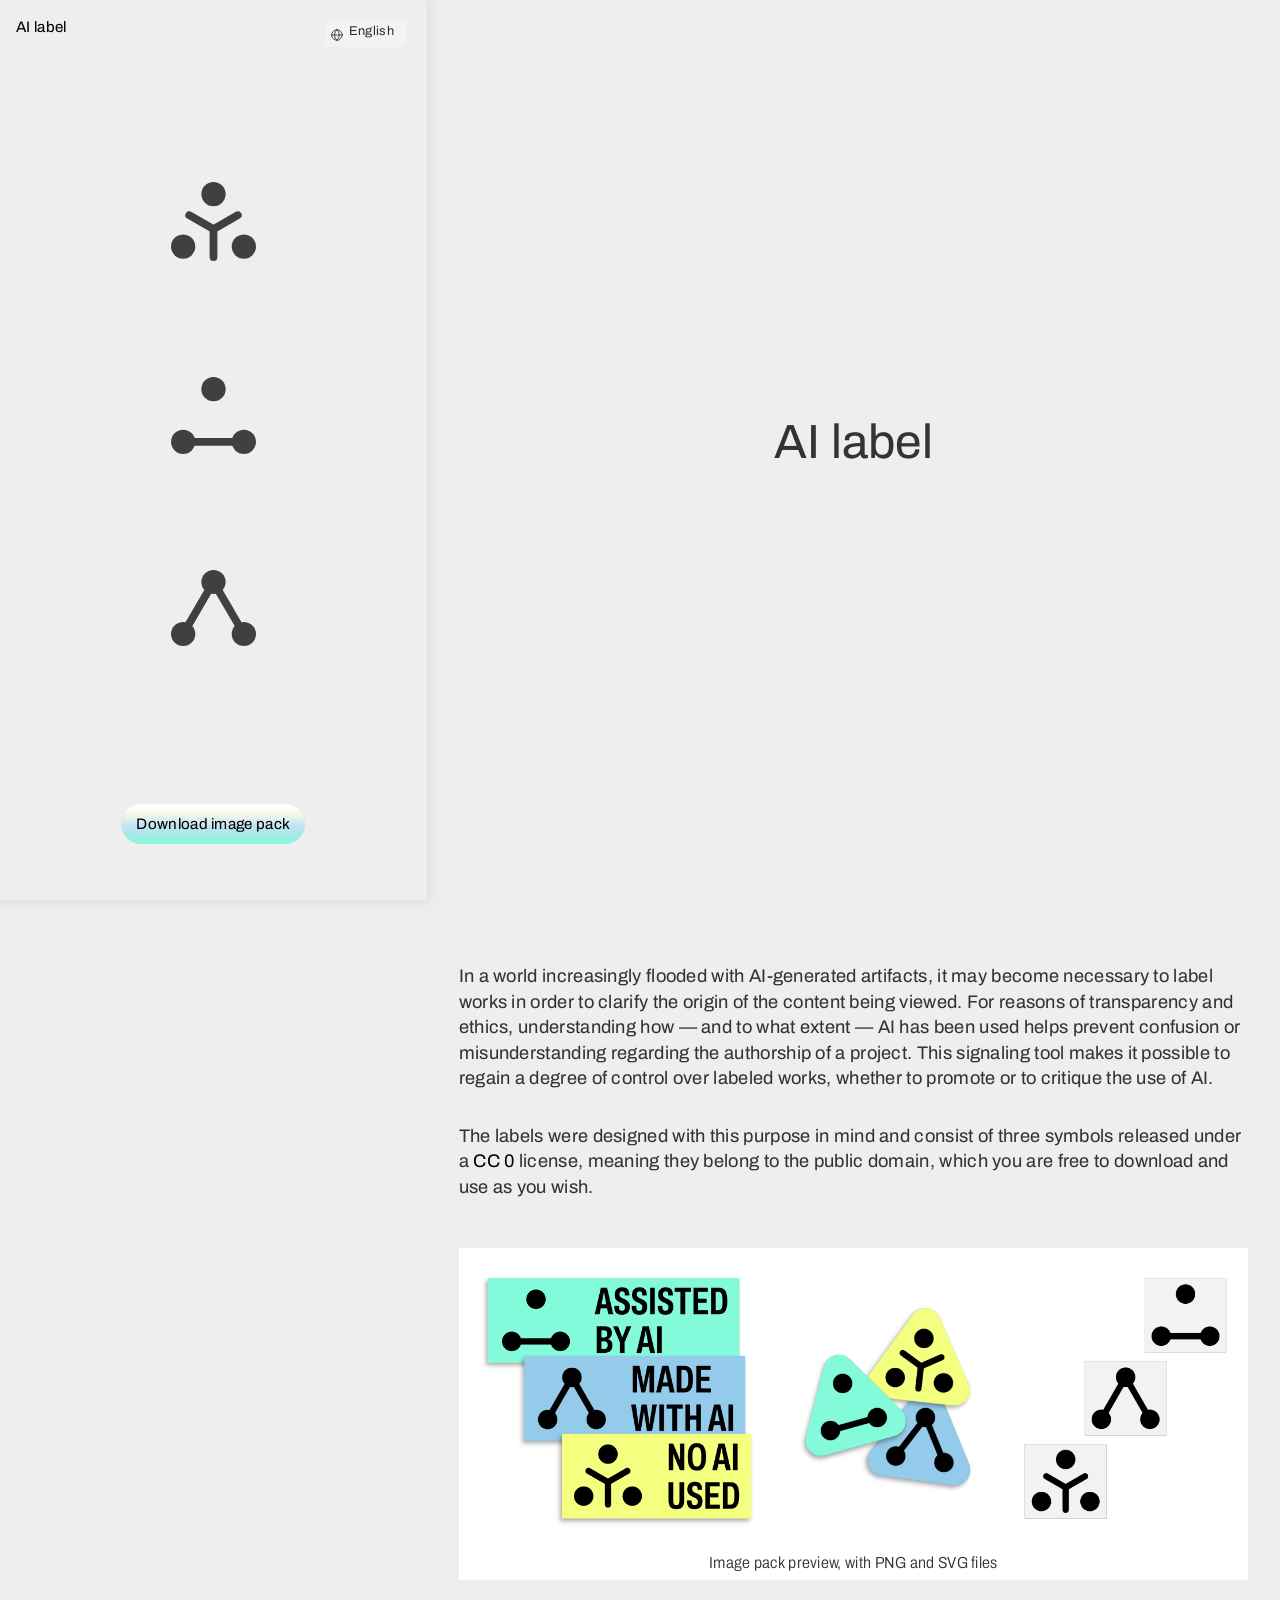
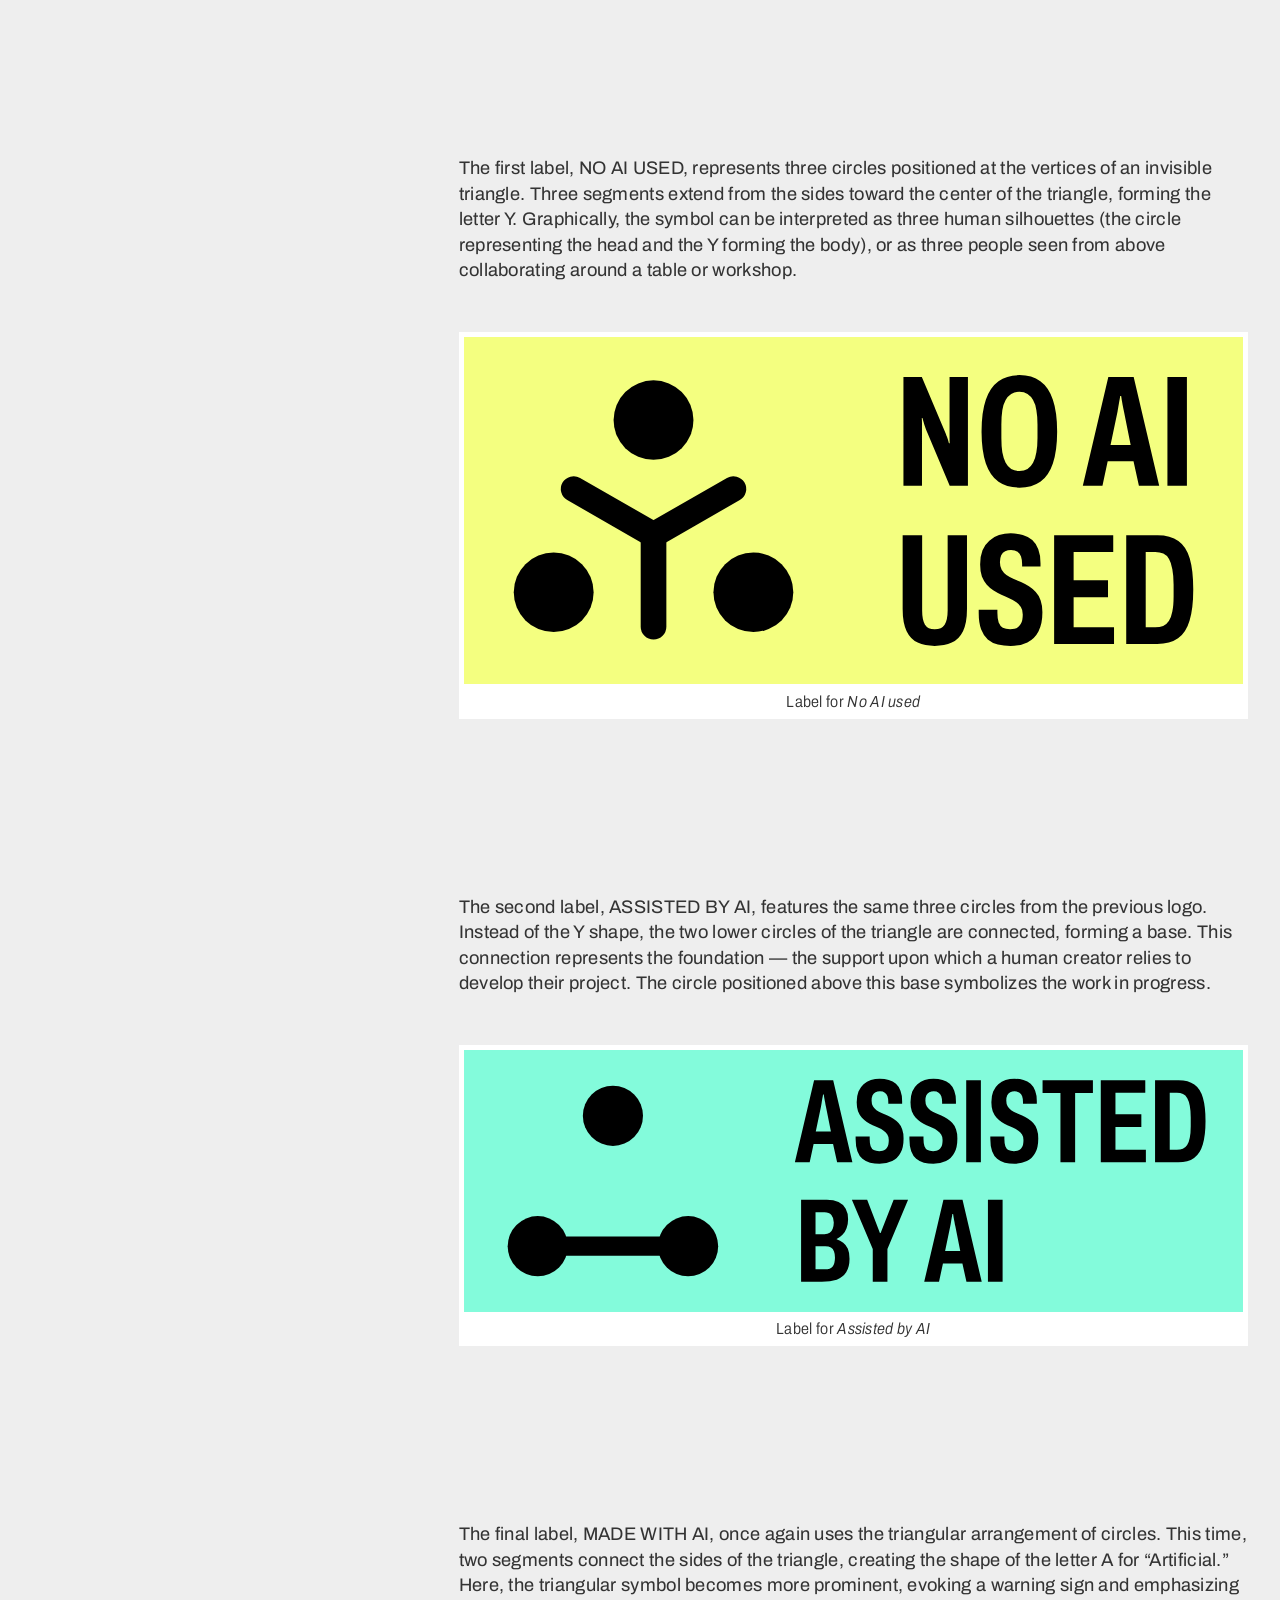
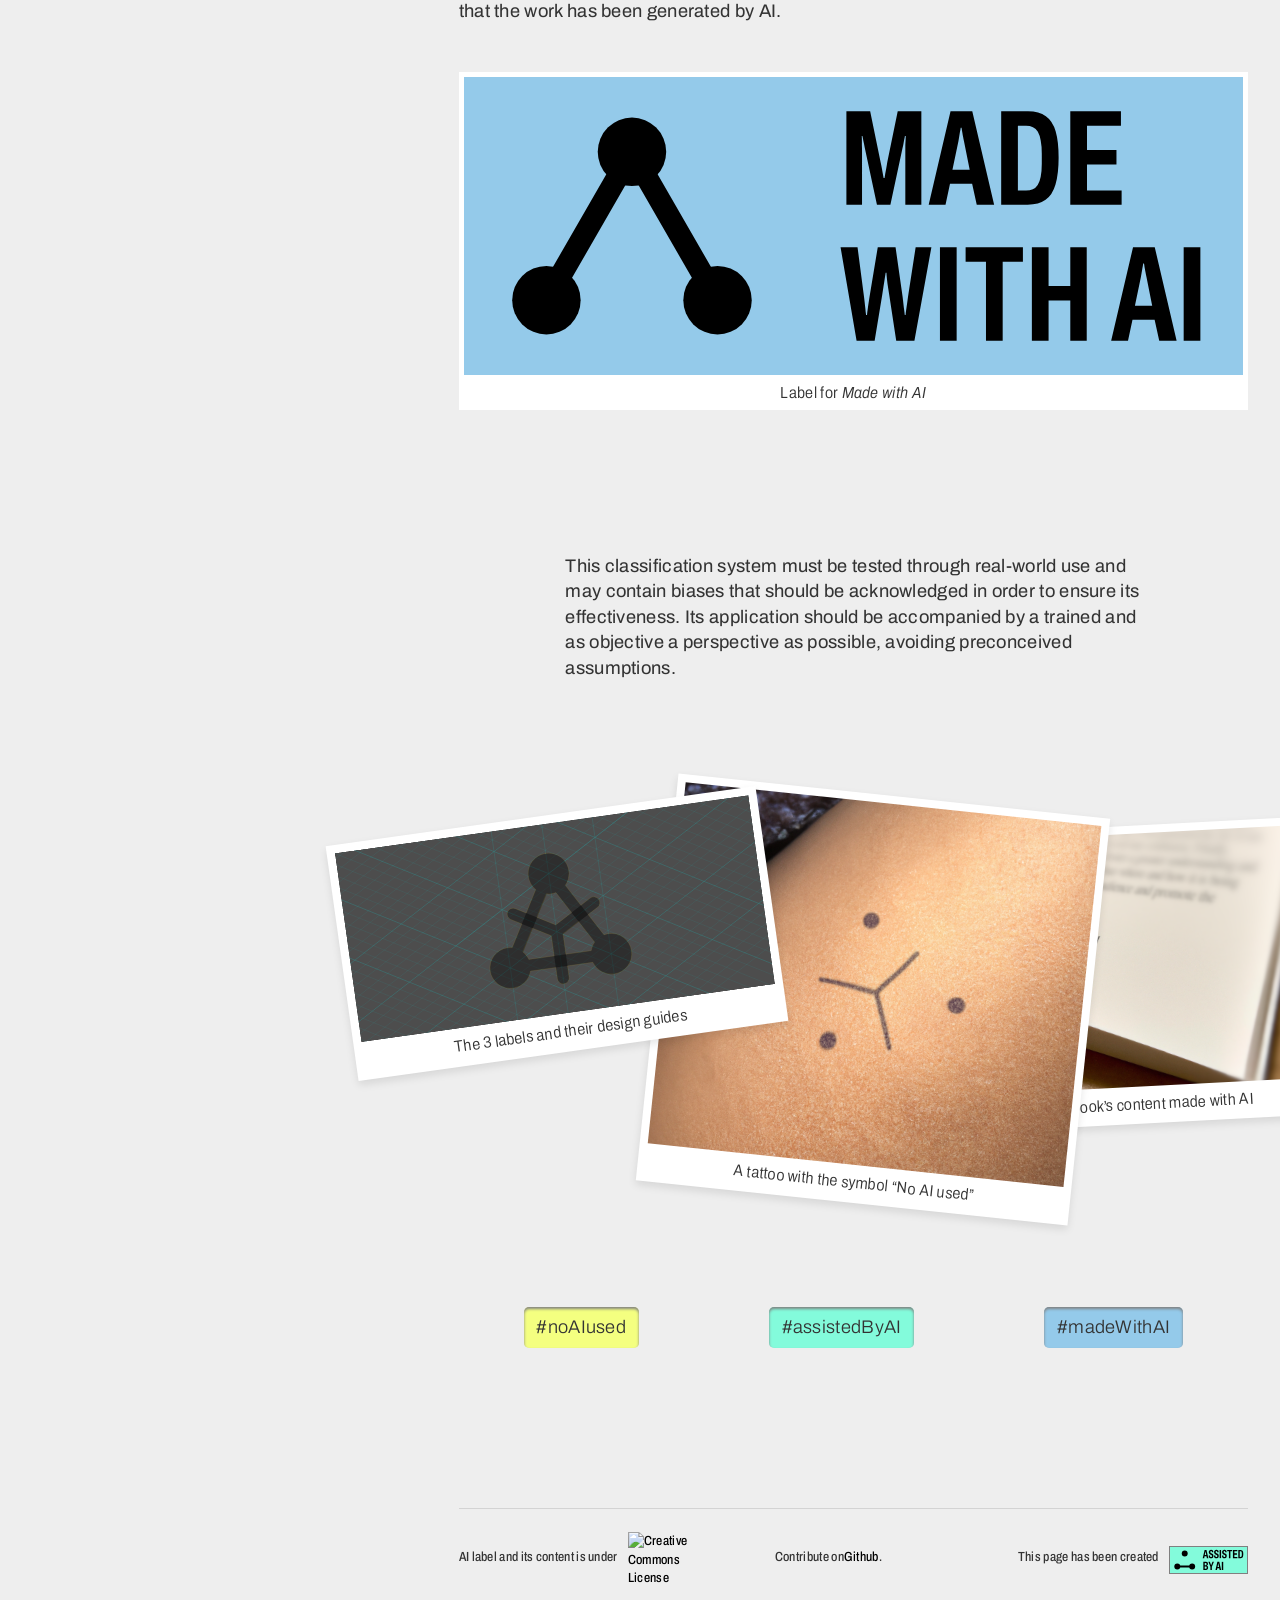
==== index_en.html @ a0d20972 "Merge pull request #22 from glvn9/détails-19-02 Détails 19 02" ====
<!DOCTYPE html>
<html lang="en">
<head>
  <meta charset=utf-8 />
  <title>AI label</title>
  <meta name="description" content="Label your content made with or without AI" />
  <meta name="keywords" content="ai,ethical hacking, neural networks, graphic design, made with ai, no to ai" />
  <meta name="viewport" content="width=device-width">
  <meta name="twitter:card" content="summary" />
  <meta property="og:title" content="AI label" />
  <meta name="twitter:title" content="AI label" />
  <meta property="og:url" content="https://ai-label.org" />
  <link rel="icon" type="image/png" href="img/favicon.png">
  <meta property="og:image" content="https://ai-label.org/img/og.png" />
  <meta name="viewport" content="width=device-width">
  <link rel="stylesheet" type="text/css" href="fonts/stylesheet.css" />
  <link rel="stylesheet" type="text/css" href="css/reset.css" />
  <link rel="stylesheet" type="text/css" href="css/main.css" />
  <script defer src="js/in-view.js"></script>
  <script defer src="js/main.js"></script>
</head>

<body id="body">
  <!-- Partie gauche -->
  <div class="left">
      <div class="top">
      <!-- /LANGUAGE SWITCHER -->
      <h1><a href="#top">AI label</a></h1>
      <!-- LANGUAGE SWITCHER --->
      <div class="switch-lang"> 
        <div class="current-lang">
          <svg xmlns="http://www.w3.org/2000/svg" width="24" height="24" viewBox="0 0 24 24"><path fill="none" stroke="currentColor" stroke-linecap="round" stroke-linejoin="round" stroke-width="1.5" d="M21.25 12A9.25 9.25 0 0 0 12 2.75M21.25 12H2.75m18.5 0A9.25 9.25 0 0 1 12 21.25m0-18.5A9.25 9.25 0 0 0 2.75 12M12 2.75c-.5 0-4 4.141-4 9.25s3.5 9.25 4 9.25m0-18.5c.5 0 4 4.141 4 9.25s-3.5 9.25-4 9.25M2.75 12A9.25 9.25 0 0 0 12 21.25"/></svg>
          <p class="lang-text">English</p>
        </div>
        <div class="lang-dropdown">
          <div class="selecting-lang">
            <p class="lang-text"><a href="index.html" class="switcher-link">French</a></p>
          </div>
          <div class="selecting-lang">
            <p class="lang-text"><a href="index_eu.html" class="switcher-link">Euskara</a></p>
          </div>
          <div class="selecting-lang">
            <p class="lang-text"><a href="index_es.html" class="switcher-link">Castellano</a></p>
          </div>
        </div>
      </div>
    </div>
    <!-- logos -->
      <div class="logo">
        <a href="#no-ai">
          <img src="image-pack/ai-label_symbol-no-ai-used.svg">
        </a>
        <a href="#assisted-ai">
          <img src="image-pack/ai-label_symbol-assisted-by-ai.svg">
        </a>
        <a href="#with-ai">
          <img src="image-pack/ai-label_symbol-made-with-ai.svg">
        </a>
      </div>
      <div class="download-box">
        <a class="download-link" href="image-pack/image-pack.zip">Download image pack</a>
      </div>
  </div>
  </div>
  <!-- Partie droite -->
  <div class="right">
    <div id="haut"></div>
    <h1 class="big-title">AI label</h1>
    <div class="block">
      <p>In a world increasingly flooded with AI-generated artifacts, it may become necessary to label works in order to clarify the origin of the content being viewed. For reasons of transparency and ethics, understanding how — and to what extent — AI has been used helps prevent confusion or misunderstanding regarding the authorship of a project. This signaling tool makes it possible to regain a degree of control over labeled works, whether to promote or to critique the use of AI.</p>
      <p>The labels were designed with this purpose in mind and consist of three symbols released under a <a href="https://creativecommons.org/publicdomain/zero/1.0">CC 0</a> license, meaning they belong to the public domain, which you are free to download and use as you wish.</p>
      <figure class="glow">
        <img src="image-pack/ai-label_pack-preview.png" alt="Made with ai label">
        <figcaption>Image pack preview, with PNG and SVG files</figcaption>
      </figure>
    </div>
    <div class="block" id="no-ai">
      <p>The first label, NO AI USED, represents three circles positioned at the vertices of an invisible triangle. Three segments extend from the sides toward the center of the triangle, forming the letter Y. Graphically, the symbol can be interpreted as three human silhouettes (the circle representing the head and the Y forming the body), or as three people seen from above collaborating around a table or workshop.</p>
      <figure>
        <img src="image-pack/ai-label_banner-no-ai-used.svg" alt="No AI used label">
        <figcaption>Label for <em>No AI used</em></figcaption>
      </figure>
    </div>
    <div class="block" id="assisted-ai">
      <p>The second label, ASSISTED BY AI, features the same three circles from the previous logo. Instead of the Y shape, the two lower circles of the triangle are connected, forming a base. This connection represents the foundation — the support upon which a human creator relies to develop their project. The circle positioned above this base symbolizes the work in progress.</p>
      <figure>
          <img src="image-pack/ai-label_banner-assisted-by-ai.svg" alt="Assisted with AI label">
          <figcaption>Label for <em>Assisted by AI</em></figcaption>
      </figure>
    </div>
    <div class="block" id="with-ai">
      <p>The final label, MADE WITH AI, once again uses the triangular arrangement of circles. This time, two segments connect the sides of the triangle, creating the shape of the letter A for “Artificial.” Here, the triangular symbol becomes more prominent, evoking a warning sign and emphasizing that the work has been generated by AI.</p>
      <figure>
        <img src="image-pack/ai-label_banner-made-with-ai.svg" alt="Made with ai label">
        <figcaption>Label for <em>Made with AI</em></figcaption>
      </figure>
    </div>
    <div>
      <p class="attention">This classification system must be tested through real-world use and may contain biases that should be acknowledged in order to ensure its effectiveness. Its application should be accompanied by a trained and as objective a perspective as possible, avoiding preconceived assumptions.</p>
      <div class="photo-block">
        <figure>
          <img src="img/construction.svg" alt="Design construction">
          <figcaption>The 3 labels and their design guides</figcaption>
        </figure>
        <figure>
          <img src="img/tattoo.png" alt="Tattoo">
          <figcaption>A tattoo with the symbol “No AI used”</figcaption>
        </figure>
        <figure>
          <img src="img/book.png" alt="A page in a book, with the symbol “Made with AI">
          <figcaption>A book’s content made with AI</figcaption>
        </figure>
      </div>
    </div>
    <div class="hashtags">
      <i>#noAIused</i><i>#assistedByAI</i> <i>#madeWithAI</i>
    </div>
    <footer>
      <p>
      AI label and its content is under
      <a rel="license" href="https://creativecommons.org/publicdomain/zero/1.0/"><img alt="Creative Commons License" style="border-width:0" src="https://mirrors.creativecommons.org/presskit/buttons/88x31/svg/cc-zero.svg" /></a></p>
      <p>Contribute on <a
      href="https://github.com/ecogex/ai-label">Github</a>.</p>
      </p>
      <p>This page has been created<a href="https://ai-label.org"> <img style="border:1px solid gray;" src="image-pack/ai-label_banner-assisted-by-ai.svg" alt="assisted with AI label"></a></p>
    </footer>
  </div>
</body>
</html>
---- fonts/stylesheet.css ----
@font-face {
    font-family: 'archivo';
    src: url('Archivo-VariableFont_wdth,wght.woff') format('woff');
    font-weight: normal;
    font-style: normal;
}

@font-face {
  font-family: 'archivo';
  src: url('Archivo-Italic-VariableFont_wdth,wght.woff') format('woff');
  font-weight: normal;
  font-style: italic;
}
---- css/main.css ----
:root {
  --left : 33.333vw;
  --first: white;
}
* {
  scroll-behavior: smooth;
}
body {
  font: 21px/1.5em archivo, arial, sans-serif;
  font-variation-settings: 'wght' 420, 'wdth' 100;
  letter-spacing: .02em;
  color:#333;
  background: #eee;
  /* max-width: 800px; */
  width: 100%;
  /* margin: 30px auto; */
}
h1 {
  display: block;
  top: 0;
  text-align: left;
  /* margin: 22px 0 0 20px; */
  margin-right: auto;
  font-size: 0.7 em;
}
/* 
section {
  display: flex;
  align-items: flex-start;
  flex-wrap: wrap;
  margin-top: 50px;
  background: white;
} */
.big-title {
  font-size: 3rem;
  height: 100vh;
  display: flex;
  justify-content: center;
  align-items: center;
  padding-bottom: 5rem;
  ;
}
.labels {
  display: flex;
  flex-wrap: wrap;
  justify-content:space-between;
}
.labels figure img {
  height:90px;
  width: auto;
}
figure {
  margin: 0;
  background: white;
  padding:5px;
  width: 100%;
  margin-bottom: 9rem;
  margin-top: 3rem;
}
.full {
  width:100%;
}
figure img {
  width: 100%;
  height: auto;
}
figcaption {
  text-align: center;
  font-variation-settings: 'wght' 330, 'wdth' 88;
  font-size: 16px;
}
p {
  font-size: 1.2em;
  line-height: 1.4;
}
section{
  max-width: 45vw;
  margin: auto;
}
.block p {
  margin-top: 2rem;
}
em {
  font-style: italic;
}
a {
  color: black;
  text-decoration: none;
}
figure.main {
  width: 100%;
  padding: 0 25%;
}
.hashtags {
  display: flex;
  justify-content: space-around;
  align-items: center;
  margin: 15rem 0 9rem 0;
}
.hashtags i {
  border-radius: 5px;
  background: white;
  padding: .5em .7em;
  display: block;
  font-size: 1.2em;
  box-shadow: inset 0 2px 3px gray;
  font-variation-settings: 'wght' 300, 'wdth' 100;
}
.hashtags i:nth-child(1) {
  background: #f4ff80;
}
.hashtags i:nth-child(2) {
  background: #83fbdb;
}
.hashtags i:nth-child(3) {
  background: #94caea;
}
footer {
  font-variation-settings: 'wght' 500, 'wdth' 80;
  clear: both;
  border-top: 1px solid lightgray;
  padding: 10px 0 0 0;
  font-size: 14px;
  line-height: 1.4em;
  display: flex;
  justify-content: space-between;
}
footer img {
  width: 6em;
  margin-top: 5px;
  display: flex;
  align-items: center;
  margin-left: 10px;
}
footer p {
  display: flex;
  align-items: center;
  padding-top: 8px;
}
::selection {
  background:Wheat;
}
::-moz-selection {
  background:Wheat;
}


/* language switcher */
.switch-lang {
  /* text-align: left; */
  cursor: pointer;
  z-index: 50;
  position: absolute;
  top: 20px;
  right: 20px;
  font-size:.7em;
  text-align: right;
  background: #eee;
}
.switch-lang a {
  color: #666;
  text-decoration:none;
}
.switch-lang:hover .lang-dropdown {
  display: block;
}
.current-lang {
  background: rgba(255,255,255,.3);
  padding: 3px 5px 0px 5px;
  border-radius: 5px;
  font-weight:bold;
}
.current-lang svg {
  width:1.3em;
  vertical-align: top;
}
.current-lang p {
  margin-left: 3px;
}
.lang-text {
  display: inline-block;
  vertical-align: top;
  margin: .3em .6em;
  margin-top:0;
}
.lang-dropdown {
  display: none;
  background: rgba(255,255,255,.3);
  border-radius: 5px;
  margin-top: 2px;
  text-align: right;
}
.selecting-lang {
  padding: 3px 5px 3px 5px;
  cursor: pointer;
}
.selecting-lang:hover {
  background: rgba(255,255,255,1);
}
.switch-lang ul > :first-child {
  border-radius: 5px 5px 0px 0px;
}
.switch-lang ul > :last-child {
  border-radius: 0px 0px 5px 5px;
}
.switch-lang li {
  list-style-type: none;
}
.switch-lang p {
  margin-bottom:0;
}
.menu-arrow {
  display: inline-block;
  width: 10px;
  margin-left: 10px;
  vertical-align: top;
  margin-top: 6px;
}

.left {
  width: calc(100vw/3);
  position: fixed;
  display: flex;
  flex-direction: column;
  align-items: center;
  top: 0;
  height: 100vh;
  justify-content: space-between;
  left: 0;
  box-shadow: 0 0 13px #d3d3d3;
  padding-bottom: 4rem;
  padding-top: 1rem;
  padding-left: 1rem;
  padding-right: 1rem;
}
.left-text {
  height: 50vh;
  position: absolute;
  display: flex;
  width: 100%;
  align-items:center;
}
.right {
  margin-left: var(--left);
  width: calc(100vw - var(--left));
  padding: 2rem;
}
.block {
  display: flex;
  flex-direction: column;
  justify-content: center;
  align-items: center;
}
.logo {
  gap: 5rem;
  display: flex;
  flex-direction: column;
  align-items: center;
  justify-content: space-between;
  /* margin-top: 2rem; */
}
.logo a {
  display: flex;
  align-items: center;
  justify-content: center;
  /*! padding: 18px; */
  border-radius: 18px;
  background: transparent;
  border: 2px solid transparent;
}
.logo a img {
  width: 85px;
  opacity: 1;
  filter: invert(0.25);
  background: transparent;
  margin: 1rem;
}
.logo a.is-active img {
  opacity: 1;
  filter: none;
}
.logo a.is-active:nth-child(1) {
  background: #f4ff80;
  box-shadow: 0px 15px 30px #f4ff80;
  border: 2px solid color-mix(in srgb, #f4ff80 95%, black 5%);
  transition: ease-in-out 0.5s;
}
.logo a.is-active:nth-child(2) {
  background: #83fbdb;
  box-shadow: 0px 15px 30px #83fbdb;
  border: 2px solid color-mix(in srgb, #83fbdb 95%, black 5%);
  transition: ease-in-out 0.5s;
}
.logo a.is-active:nth-child(3) {
  background: #94caea;
  box-shadow: 0px 15px 30px #94caea;
  border: 2px solid color-mix(in srgb, #94caea 95%, black 5%);
  transition: ease-in-out 0.5s;
}
.download-box {
  margin-top: 6%;
  text-align: center;
}
.download-link {
  border-radius: 25px;
  padding: 0.8em 1em;
  text-decoration: none;
  background: linear-gradient(0deg, transparent, white 100%),
  linear-gradient(0deg, #83fbdb,#94caea,#f4ff80);
  transition: ease-in-out 0.5s;
}
.download-link:hover {
  box-shadow: 0px 1px 4px rgba(100, 100, 100, .5);
  background: linear-gradient(35deg, #83fbdb,#94caea,#f4ff80);
  background: linear-gradient(0deg, transparent, white 100%),
  linear-gradient(90deg, #83fbdb,#94caea,#f4ff80);
  transition: ease-in-out 0.5s;
}
.download-link:active {
  box-shadow: inset 0px 1px 1px rgba(0, 0, 0, 0);
  position: relative;
  top: 1px;
}
.download-link.is-glow {
  box-shadow:
  0 0 18px #83fbdb,
  0 0 36px #94caea,
  0 0 54px #f4ff80;
  transition: ease-in-out 0.5s;
  border-bottom: 1px solid #0b5c59;
  &:after{
    content:"";
    background: linear-gradient(to top, white 80%, transparent);
    width: 100%;
    height: 20vh;
    position: absolute;
    left:0;
    bottom: -0;
    z-index: -1
  }
}
.photo-block {
  position: relative;
  height: 400px;
  margin: 50px 0;
}
.photo-block figure {
  position: absolute;
  width: 55%;
  background: white;
  padding: 8px;
  box-shadow: 0 4px 8px rgba(0,0,0,0.1);
  transition: all 0.1s;
}
.photo-block figure:nth-child(1) {
  top: 20px;
  left: -15%;
  transform: rotate(-8deg);
  z-index: 3;
}
.photo-block figure:nth-child(1):hover {
  transform: scale(1.2);
  box-shadow: 0 4px 8px rgba(147, 147, 147, 0.2);
}
.photo-block figure:nth-child(2) {
  top: 0px;
  left: 25%;
  transform: rotate(6deg);
  z-index: 2;
}
.photo-block figure:nth-child(2):hover {
  transform: scale(1.2);
  z-index: 4;
  box-shadow: 0 4px 8px rgba(147, 147, 147, 0.2);
}
.photo-block figure:nth-child(3) {
  top: 30px;
  left: 60%;
  transform: rotate(-3deg);
  z-index: 1;
}
.photo-block figure:nth-child(3):hover {
  transform: scale(1.2);
  z-index: 4;
  box-shadow: 0 4px 8px rgba(147, 147, 147, 0.2);
}
.top {
  display: flex;
  flex-wrap: nowrap;
  justify-content: space-around;
  width: 100%;
}
.attention {
  display: flex;
  flex-direction: column;
  justify-content: center;
  align-items: center;
  max-width: 45vw;
  padding-bottom: 1rem;
  font-size: 1.2em;
  line-height: 1.4;
  margin: auto;
}

@media (max-width: 1400px) {
  body{
    font-size: .95em;
  }
  .hashtags{
    margin: 10rem 0rem 10rem 0rem;
  }
  footer{
    font-size: 11px;
  }
}
@media (max-width: 1023px) {
    :root{
    --left:100%;
    --header-offset: 40vh;
    }
    html {
      scroll-behavior: smooth;
      scroll-padding-top: var(--header-offset);
    }
  .left{
    width: 100%;
    height: 40vh;
    background: #eee;
    z-index: 8;
    .logo{
      flex-direction: row;
    }
  }
  .right{
    margin-left: 0;
    width: 90%;
    margin: auto;
    section{max-width:none;}
    #top{
    margin-top: 40vh;
    height: 60vh;
    }
  }
  .attention{
    max-width: 100%;
  }
   section figure{
    margin-bottom: 8rem;
  }
  .photo-block{
    margin: auto;
    padding: 0;
    width: 80%;
  }
  .hashtags{
    margin: 15rem 0rem 5rem 0rem;
  }
  footer {
    font-size: 10px;
  }
}
@media (max-width: 750px) {
  :root{
    --header-offset: 30vh;
    }
  .left{
    font-size: 0.9rem;
    height: 30vh;
    padding-bottom: 3rem;
   .logo a img{
    width: 50px;
    }
  }
    .right{
      font-size: 0.9rem;
      line-height: 1.2;
      width: 100%;
      margin: auto;
  }
  .hashtags{
    margin: 5rem 0rem 5rem 0rem;
  }
  footer {
    font-size: 10px;
    flex-direction: column;
    align-items: center;
  }
}
@media (max-width: 500px) {
  section figure{
    margin-bottom: 3rem;
  }
  .hashtags{
    flex-direction: column;
    gap: 1rem;
    margin: 0rem 0rem 5rem 0rem;
  }
  .logo {
    gap: 3rem;
  }
}
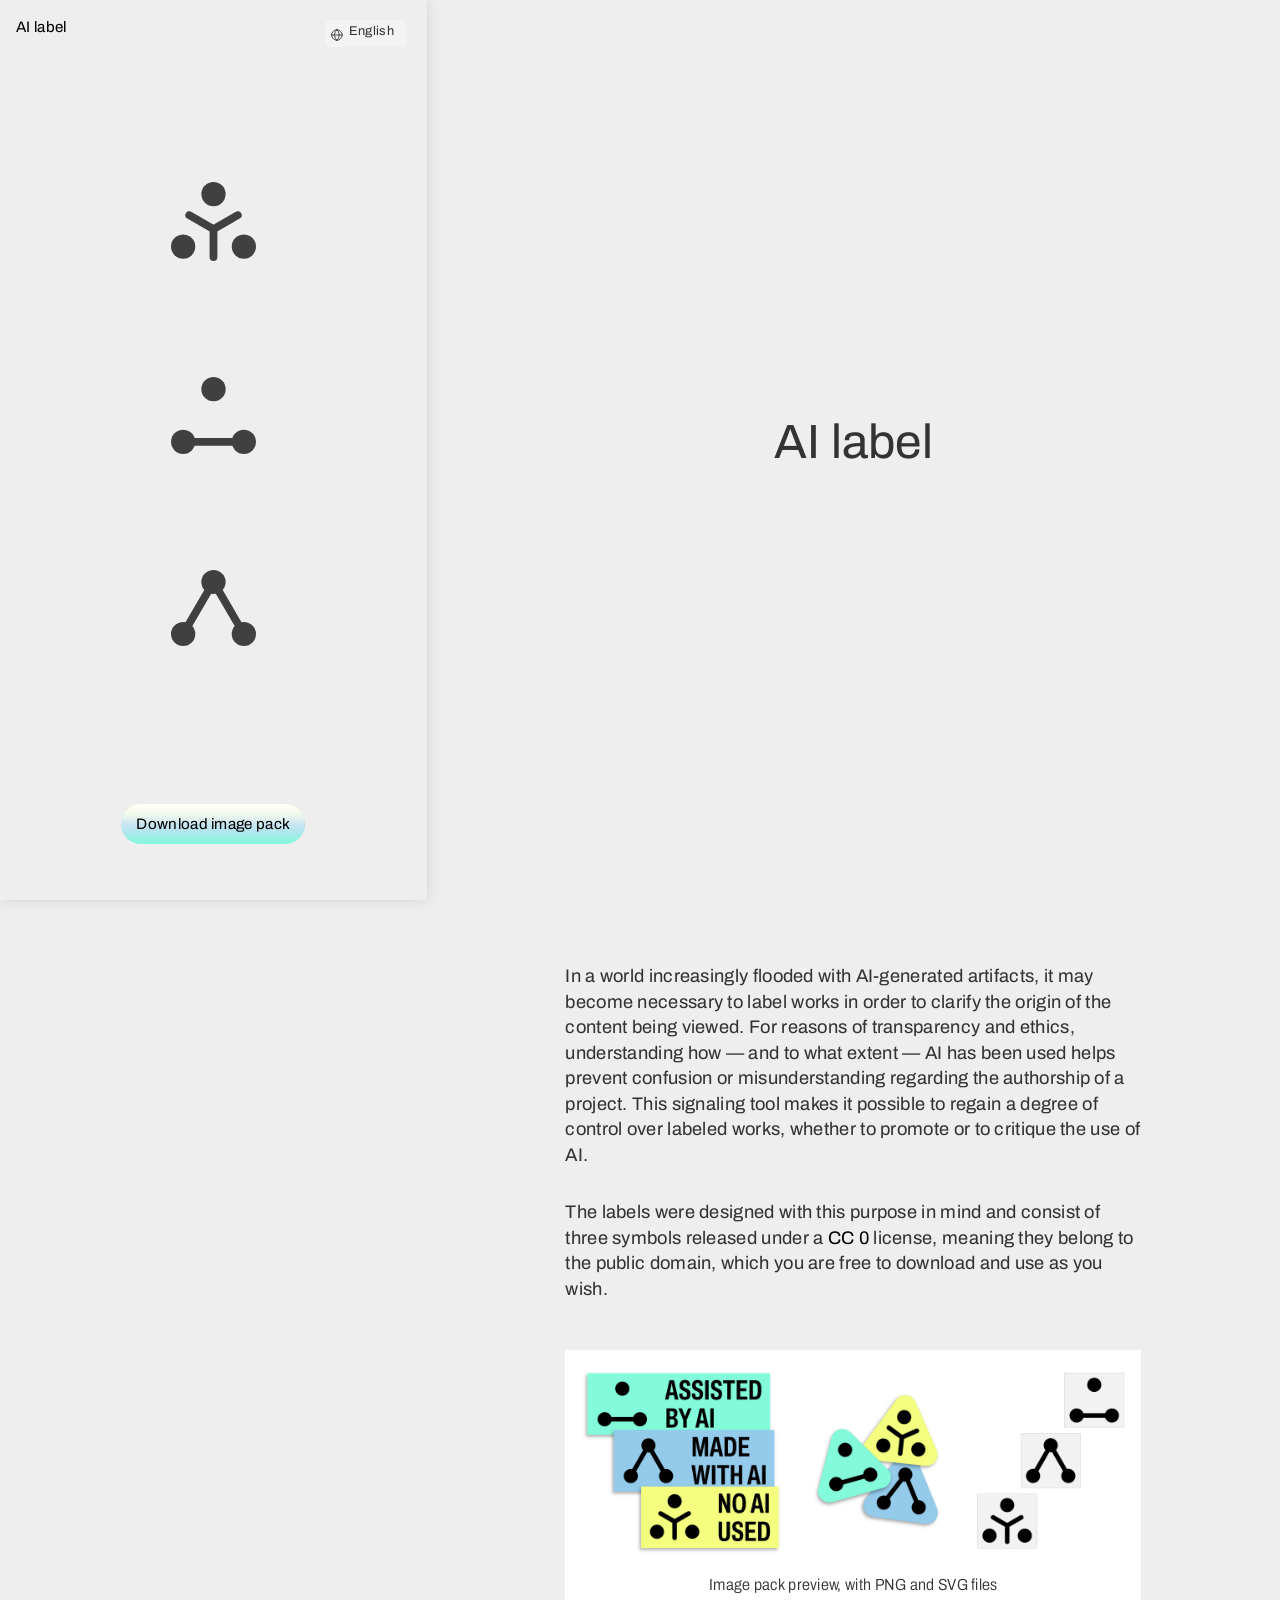
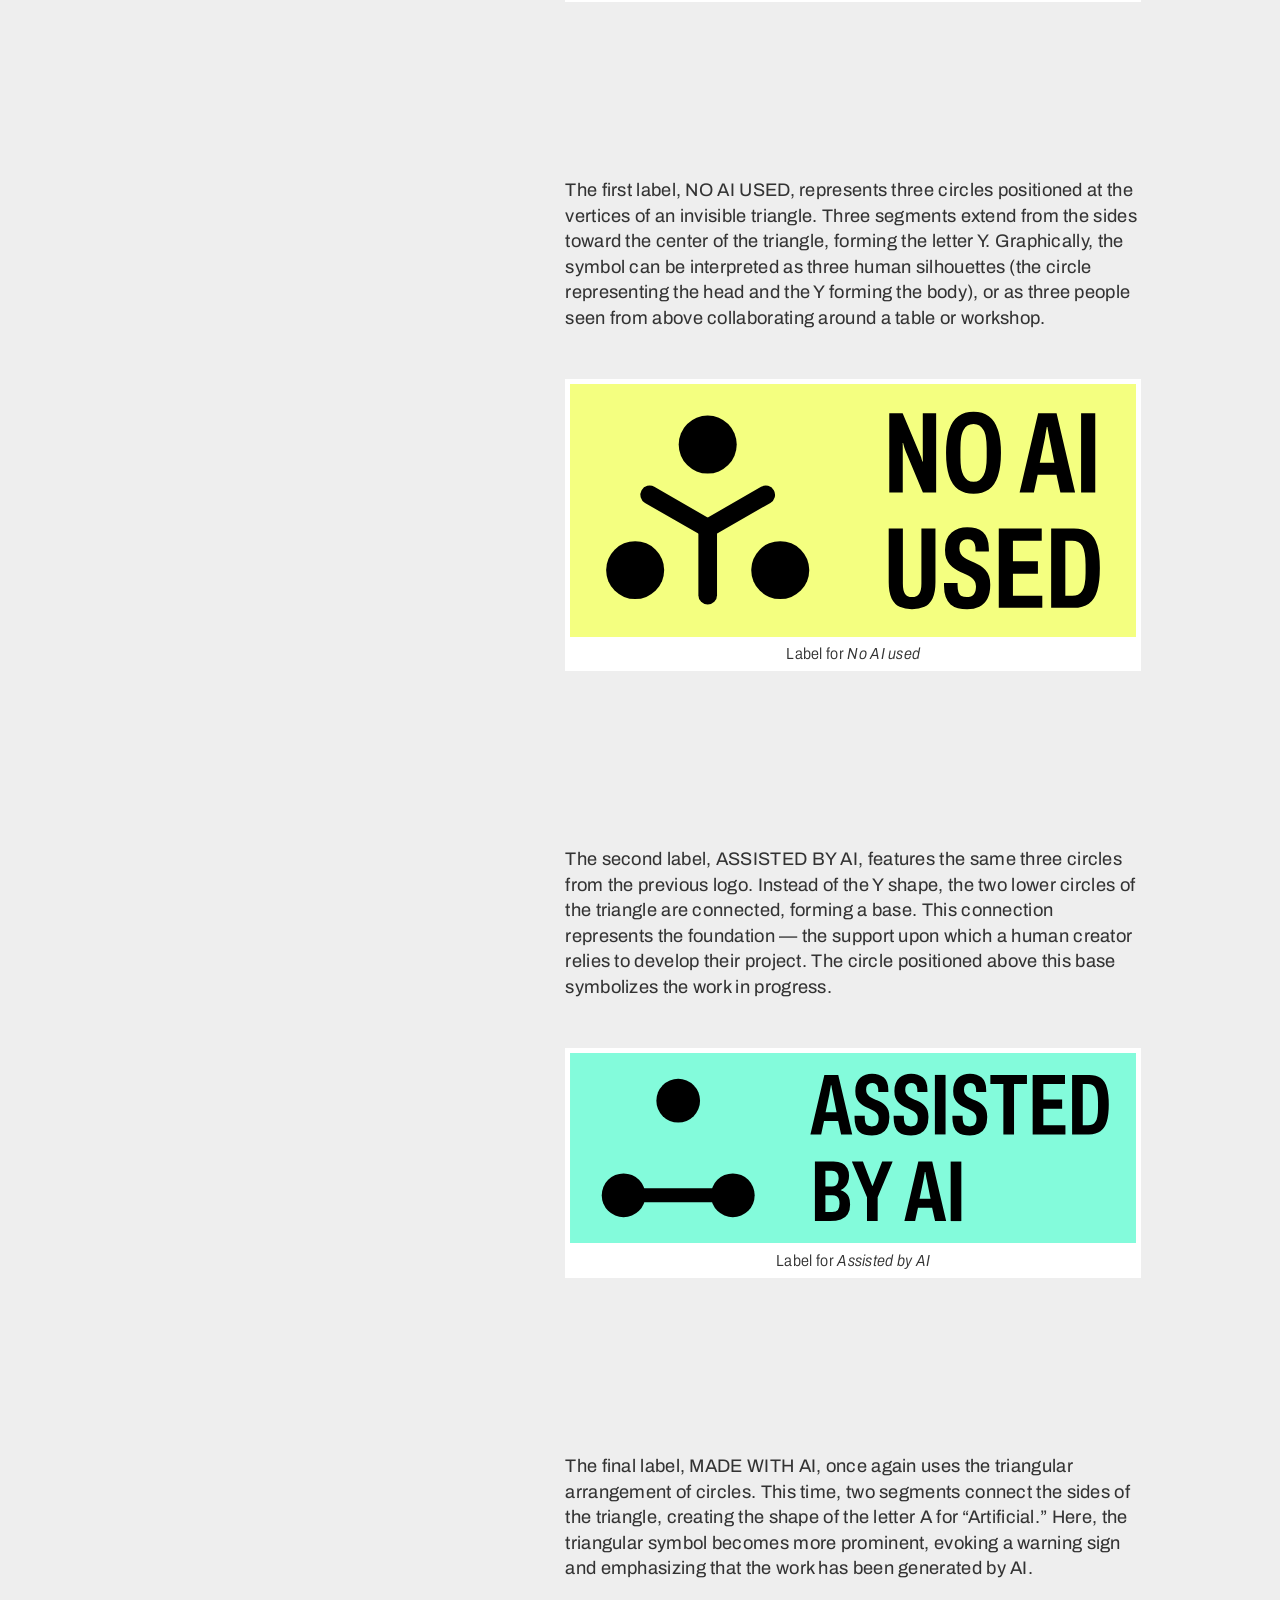
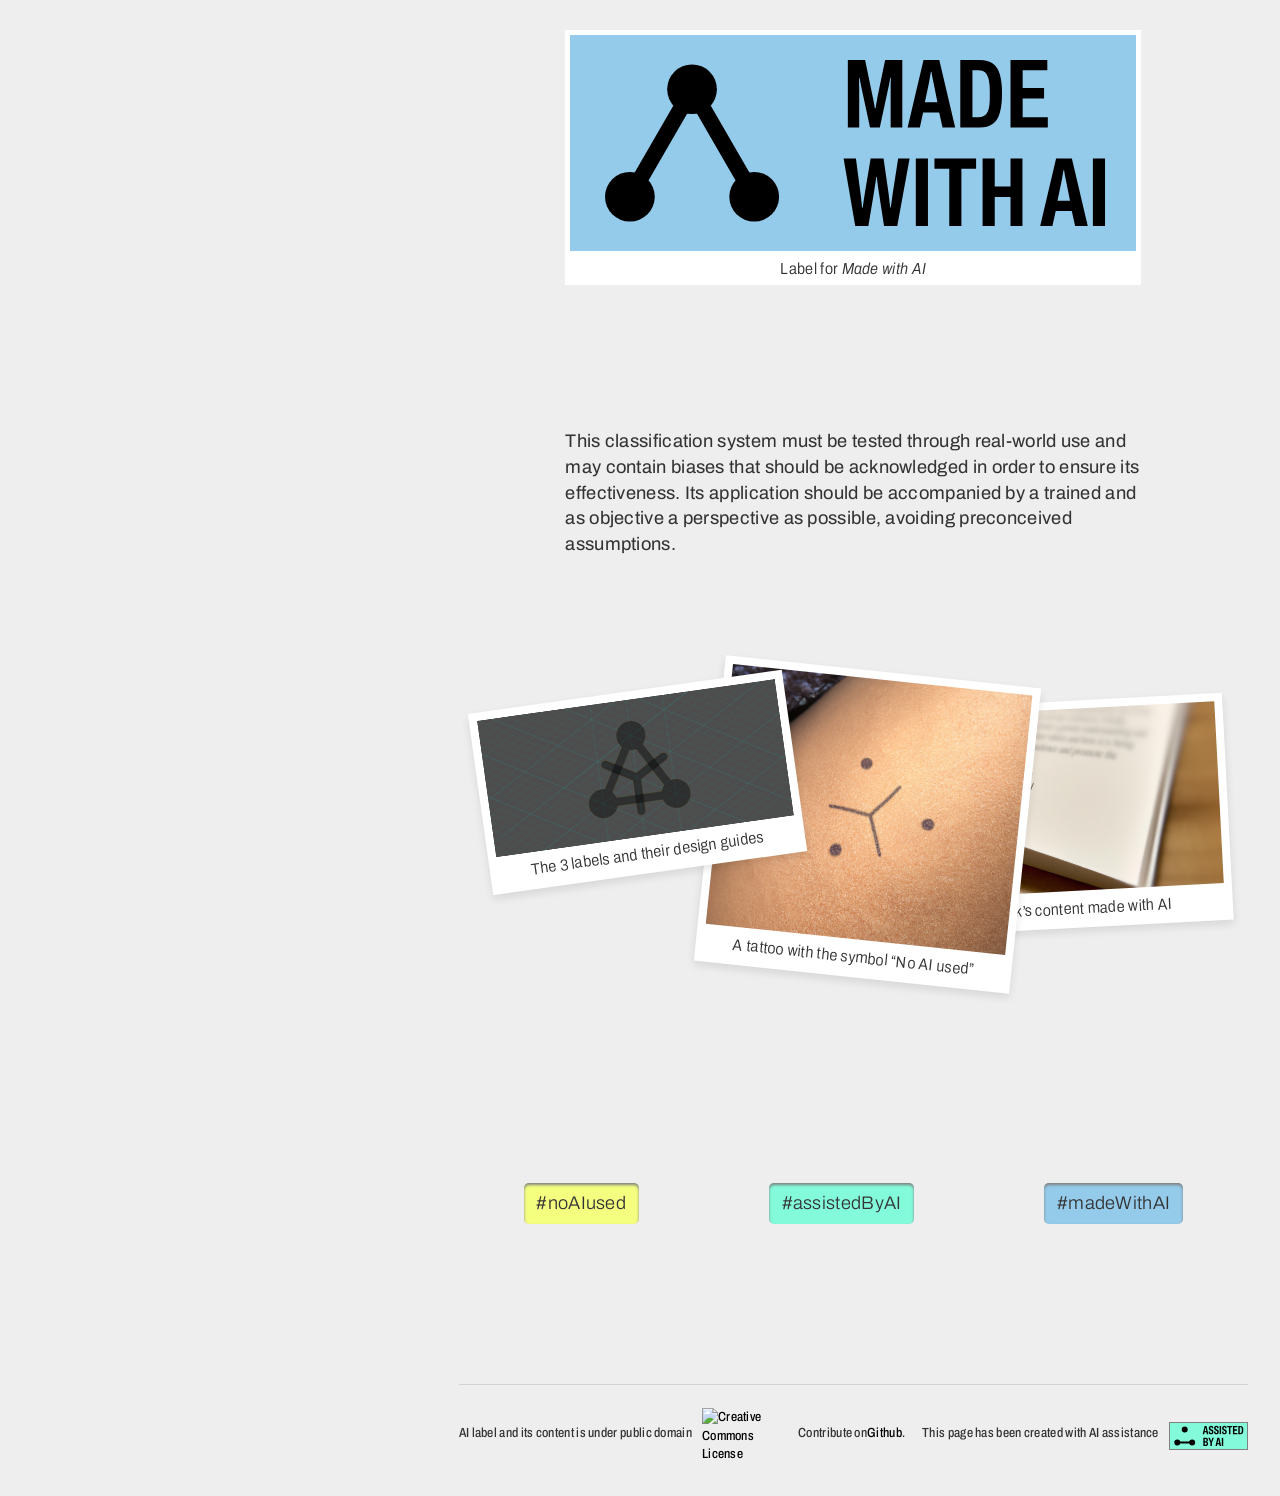
==== commit cf837fc6: "Update HTML structure and prepare translation pages" ====
--- a/index_en.html
+++ b/index_en.html
@@ -21,9 +21,9 @@
 </head>
 
 <body id="body">
-  <!-- Partie gauche -->
-  <div class="left">
-      <div class="top">
+  <!-- left part -->
+  <aside class="left">
+    <header class="top">
       <!-- /LANGUAGE SWITCHER -->
       <h1><a href="#top">AI label</a></h1>
       <!-- LANGUAGE SWITCHER --->
@@ -44,7 +44,7 @@
           </div>
         </div>
       </div>
-    </div>
+    </header>
     <!-- logos -->
       <div class="logo">
         <a href="#no-ai">
@@ -60,42 +60,41 @@
       <div class="download-box">
         <a class="download-link" href="image-pack/image-pack.zip">Download image pack</a>
       </div>
+  </aside>
   </div>
-  </div>
-  <!-- Partie droite -->
-  <div class="right">
-    <div id="haut"></div>
-    <h1 class="big-title">AI label</h1>
-    <div class="block">
+  <!-- right part -->
+  <main class="right">
+    <h1 id="top" class="big-title">AI label</h1>
+    <section class="block">
       <p>In a world increasingly flooded with AI-generated artifacts, it may become necessary to label works in order to clarify the origin of the content being viewed. For reasons of transparency and ethics, understanding how — and to what extent — AI has been used helps prevent confusion or misunderstanding regarding the authorship of a project. This signaling tool makes it possible to regain a degree of control over labeled works, whether to promote or to critique the use of AI.</p>
       <p>The labels were designed with this purpose in mind and consist of three symbols released under a <a href="https://creativecommons.org/publicdomain/zero/1.0">CC 0</a> license, meaning they belong to the public domain, which you are free to download and use as you wish.</p>
       <figure class="glow">
         <img src="image-pack/ai-label_pack-preview.png" alt="Made with ai label">
         <figcaption>Image pack preview, with PNG and SVG files</figcaption>
       </figure>
-    </div>
-    <div class="block" id="no-ai">
+    </section>
+    <section class="block" id="no-ai">
       <p>The first label, NO AI USED, represents three circles positioned at the vertices of an invisible triangle. Three segments extend from the sides toward the center of the triangle, forming the letter Y. Graphically, the symbol can be interpreted as three human silhouettes (the circle representing the head and the Y forming the body), or as three people seen from above collaborating around a table or workshop.</p>
       <figure>
         <img src="image-pack/ai-label_banner-no-ai-used.svg" alt="No AI used label">
         <figcaption>Label for <em>No AI used</em></figcaption>
       </figure>
-    </div>
-    <div class="block" id="assisted-ai">
+    </section>
+    <section class="block" id="assisted-ai">
       <p>The second label, ASSISTED BY AI, features the same three circles from the previous logo. Instead of the Y shape, the two lower circles of the triangle are connected, forming a base. This connection represents the foundation — the support upon which a human creator relies to develop their project. The circle positioned above this base symbolizes the work in progress.</p>
       <figure>
           <img src="image-pack/ai-label_banner-assisted-by-ai.svg" alt="Assisted with AI label">
           <figcaption>Label for <em>Assisted by AI</em></figcaption>
       </figure>
-    </div>
-    <div class="block" id="with-ai">
+    </section>
+    <section class="block" id="with-ai">
       <p>The final label, MADE WITH AI, once again uses the triangular arrangement of circles. This time, two segments connect the sides of the triangle, creating the shape of the letter A for “Artificial.” Here, the triangular symbol becomes more prominent, evoking a warning sign and emphasizing that the work has been generated by AI.</p>
       <figure>
         <img src="image-pack/ai-label_banner-made-with-ai.svg" alt="Made with ai label">
         <figcaption>Label for <em>Made with AI</em></figcaption>
       </figure>
-    </div>
-    <div>
+    </section>
+    <section>
       <p class="attention">This classification system must be tested through real-world use and may contain biases that should be acknowledged in order to ensure its effectiveness. Its application should be accompanied by a trained and as objective a perspective as possible, avoiding preconceived assumptions.</p>
       <div class="photo-block">
         <figure>
@@ -111,19 +110,15 @@
           <figcaption>A book’s content made with AI</figcaption>
         </figure>
       </div>
-    </div>
+    </section>
     <div class="hashtags">
       <i>#noAIused</i><i>#assistedByAI</i> <i>#madeWithAI</i>
     </div>
     <footer>
-      <p>
-      AI label and its content is under
-      <a rel="license" href="https://creativecommons.org/publicdomain/zero/1.0/"><img alt="Creative Commons License" style="border-width:0" src="https://mirrors.creativecommons.org/presskit/buttons/88x31/svg/cc-zero.svg" /></a></p>
-      <p>Contribute on <a
-      href="https://github.com/ecogex/ai-label">Github</a>.</p>
-      </p>
-      <p>This page has been created<a href="https://ai-label.org"> <img style="border:1px solid gray;" src="image-pack/ai-label_banner-assisted-by-ai.svg" alt="assisted with AI label"></a></p>
+      <p>AI label and its content is under public domain <a rel="license" href="https://creativecommons.org/publicdomain/zero/1.0/"><img alt="Creative Commons License" style="border-width:0" src="https://mirrors.creativecommons.org/presskit/buttons/88x31/svg/cc-zero.svg" /></a></p>
+      <p>Contribute on <a href="https://github.com/ecogex/ai-label">Github</a>.</p>
+      <p>This page has been created with AI assistance <a href="https://ai-label.org"> <img style="border:1px solid gray;" src="image-pack/ai-label_banner-assisted-by-ai.svg" alt="assisted with AI label"></a></p>
     </footer>
-  </div>
+  </main>
 </body>
 </html>
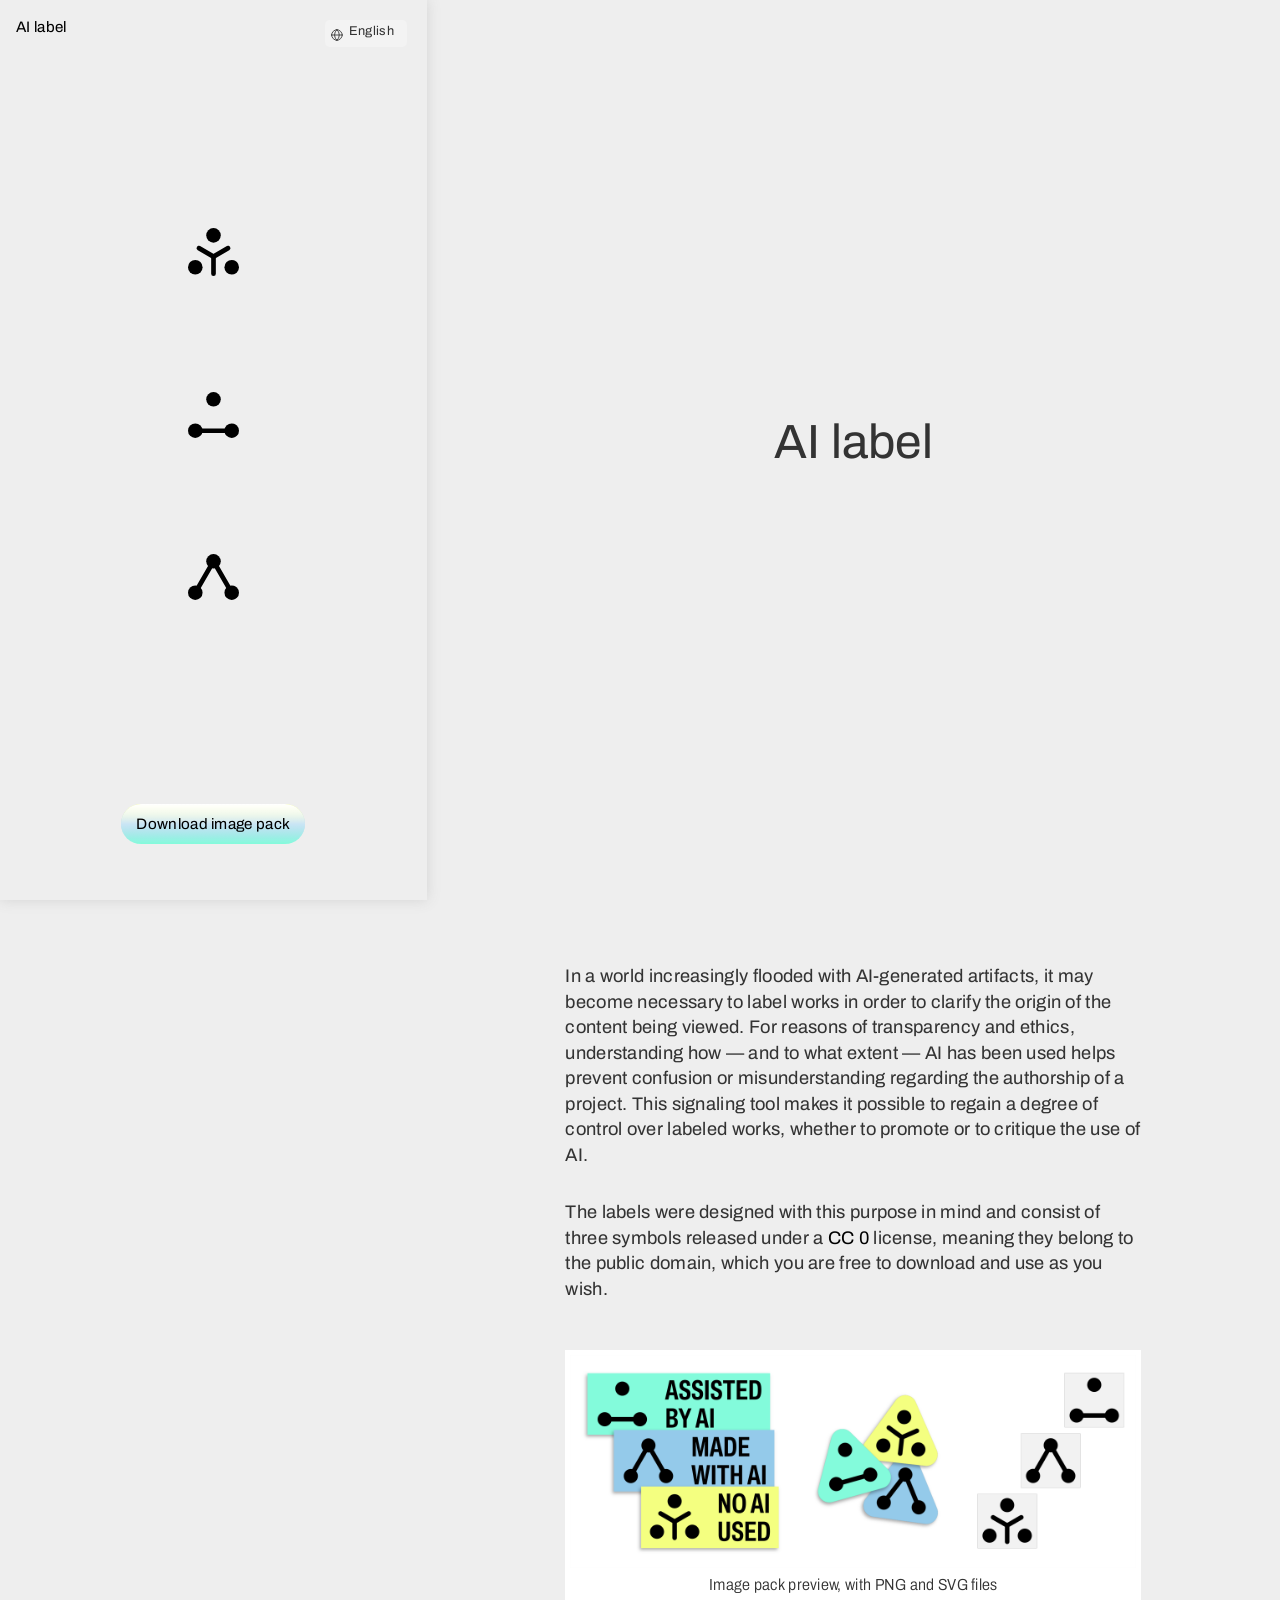
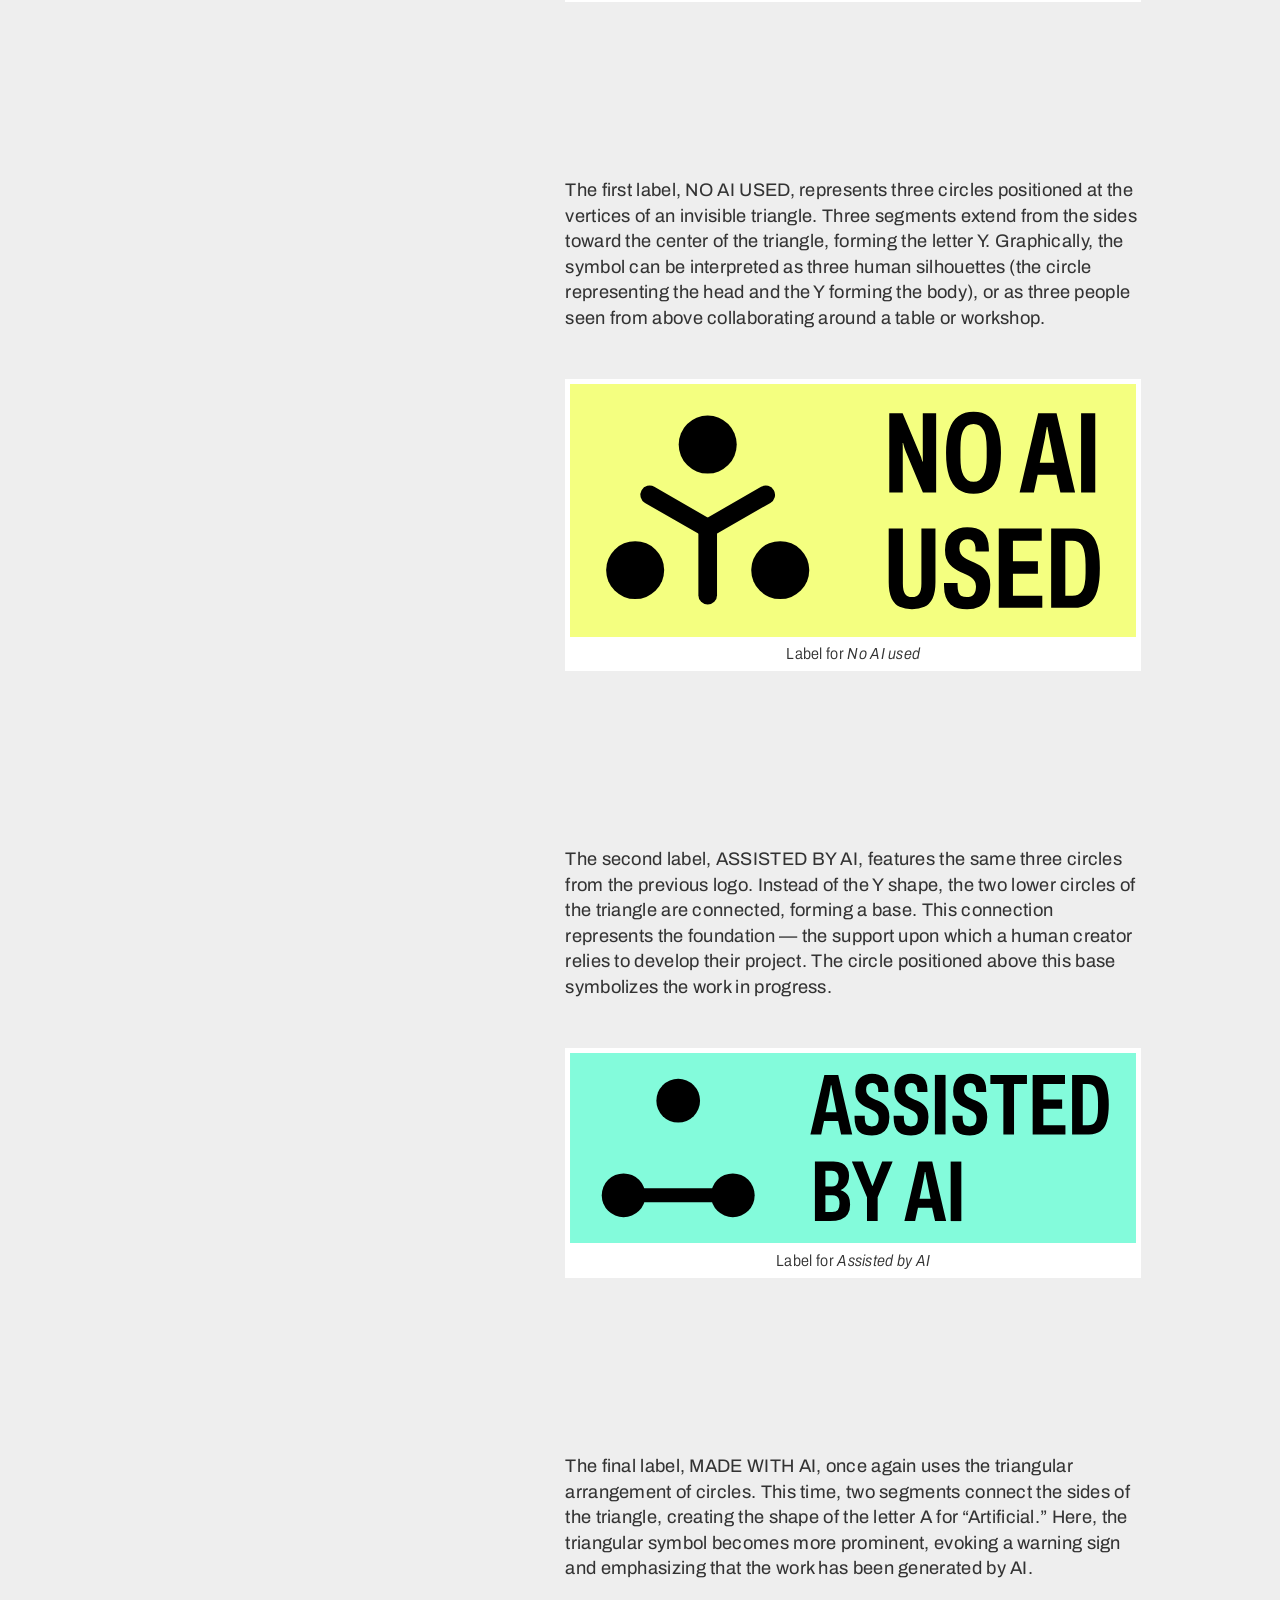
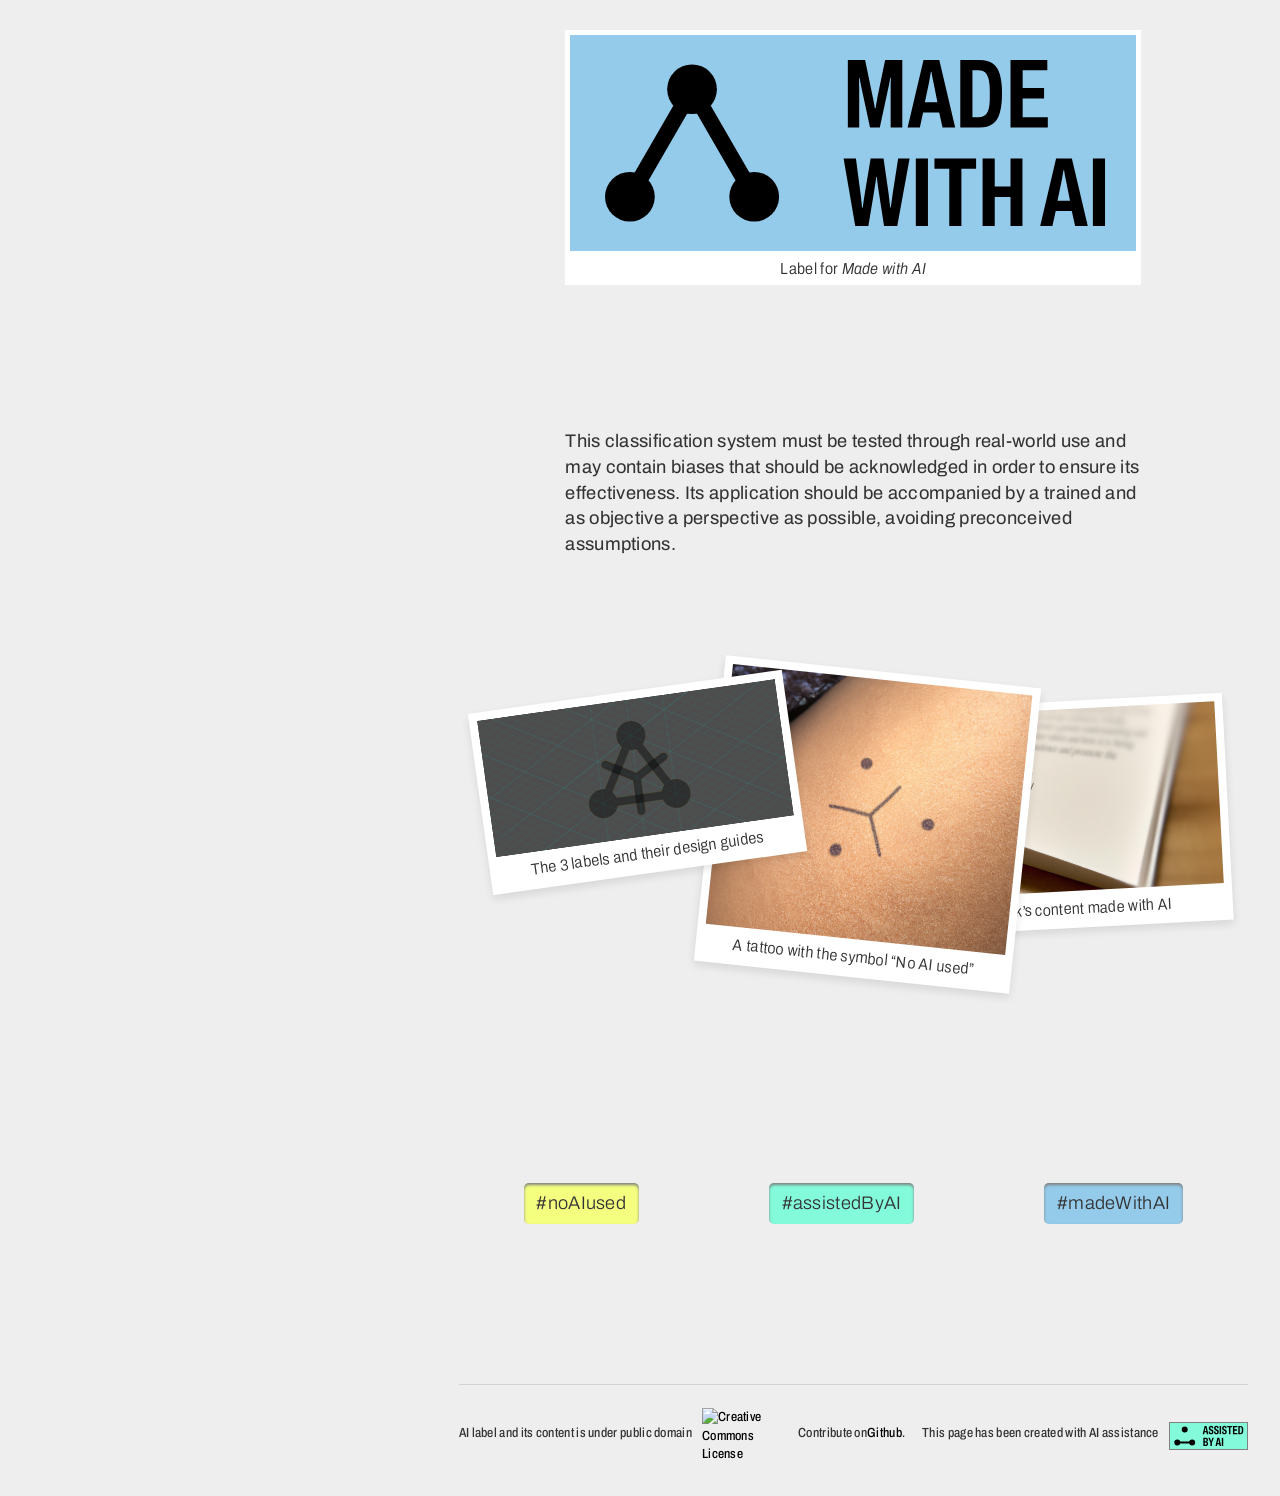
==== commit 8a3604b3: "Add spanish translation" ====
--- a/index_en.html
+++ b/index_en.html
@@ -40,7 +40,7 @@
             <p class="lang-text"><a href="index_eu.html" class="switcher-link">Euskara</a></p>
           </div>
           <div class="selecting-lang">
-            <p class="lang-text"><a href="index_es.html" class="switcher-link">Castellano</a></p>
+            <p class="lang-text"><a href="index_es.html" class="switcher-link">Español</a></p>
           </div>
         </div>
       </div>
--- a/css/main.css
+++ b/css/main.css
@@ -23,14 +23,6 @@
   margin-right: auto;
   font-size: 0.7 em;
 }
-/* 
-section {
-  display: flex;
-  align-items: flex-start;
-  flex-wrap: wrap;
-  margin-top: 50px;
-  background: white;
-} */
 .big-title {
   font-size: 3rem;
   height: 100vh;
@@ -136,12 +128,6 @@
   display: flex;
   align-items: center;
   padding-top: 8px;
-}
-::selection {
-  background:Wheat;
-}
-::-moz-selection {
-  background:Wheat;
 }
 
 
@@ -263,40 +249,34 @@
   display: flex;
   align-items: center;
   justify-content: center;
-  /*! padding: 18px; */
   border-radius: 18px;
   background: transparent;
   border: 2px solid transparent;
-}
-.logo a img {
-  width: 85px;
-  opacity: 1;
-  filter: invert(0.25);
-  background: transparent;
-  margin: 1rem;
-}
-.logo a.is-active img {
-  opacity: 1;
-  filter: none;
-}
-.logo a.is-active:nth-child(1) {
-  background: #f4ff80;
-  box-shadow: 0px 15px 30px #f4ff80;
-  border: 2px solid color-mix(in srgb, #f4ff80 95%, black 5%);
-  transition: ease-in-out 0.5s;
-}
-.logo a.is-active:nth-child(2) {
-  background: #83fbdb;
-  box-shadow: 0px 15px 30px #83fbdb;
-  border: 2px solid color-mix(in srgb, #83fbdb 95%, black 5%);
-  transition: ease-in-out 0.5s;
-}
-.logo a.is-active:nth-child(3) {
-  background: #94caea;
-  box-shadow: 0px 15px 30px #94caea;
-  border: 2px solid color-mix(in srgb, #94caea 95%, black 5%);
-  transition: ease-in-out 0.5s;
-}
+  transition: ease-in-out 0.2s;
+  &:nth-child(1){--c: #f4ff80;}
+  &:nth-child(2){--c: #83fbdb;}
+  &:nth-child(3){--c: #94caea;}
+  &.is-active, &:hover{
+    border: 2px solid color-mix(in srgb, var(--c) 95%, black 5%);
+    background: var(--c);
+    img{
+      opacity: 1;
+      filter: none;
+    }
+  }
+  &.is-active{
+    box-shadow: 0px 15px 30px var(--c);
+  }
+  img{
+    width: 4vw;
+    opacity: 1;
+    background: transparent;
+    margin: 1rem;
+  }
+}
+
+
+
 .download-box {
   margin-top: 6%;
   text-align: center;
@@ -499,3 +479,10 @@
     gap: 3rem;
   }
 }
+
+::selection {
+  background:Wheat;
+}
+::-moz-selection {
+  background:Wheat;
+}
